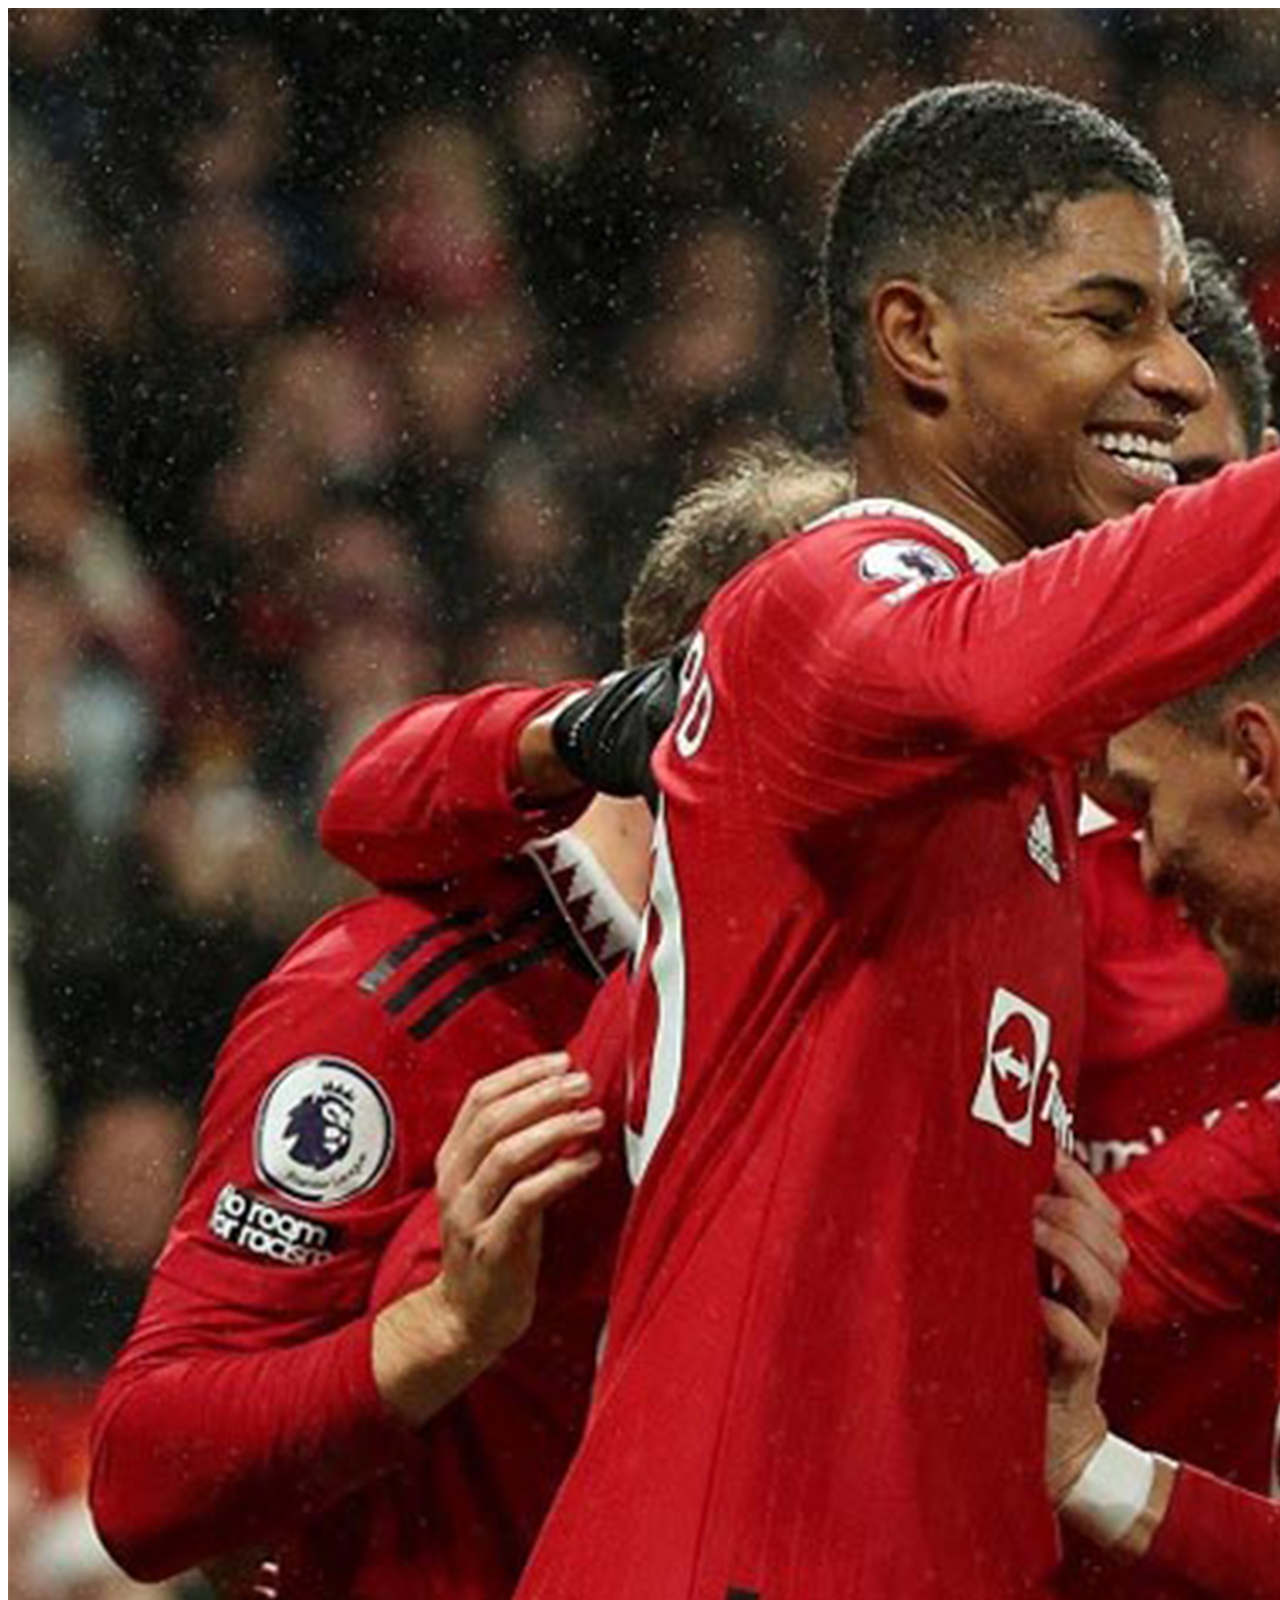
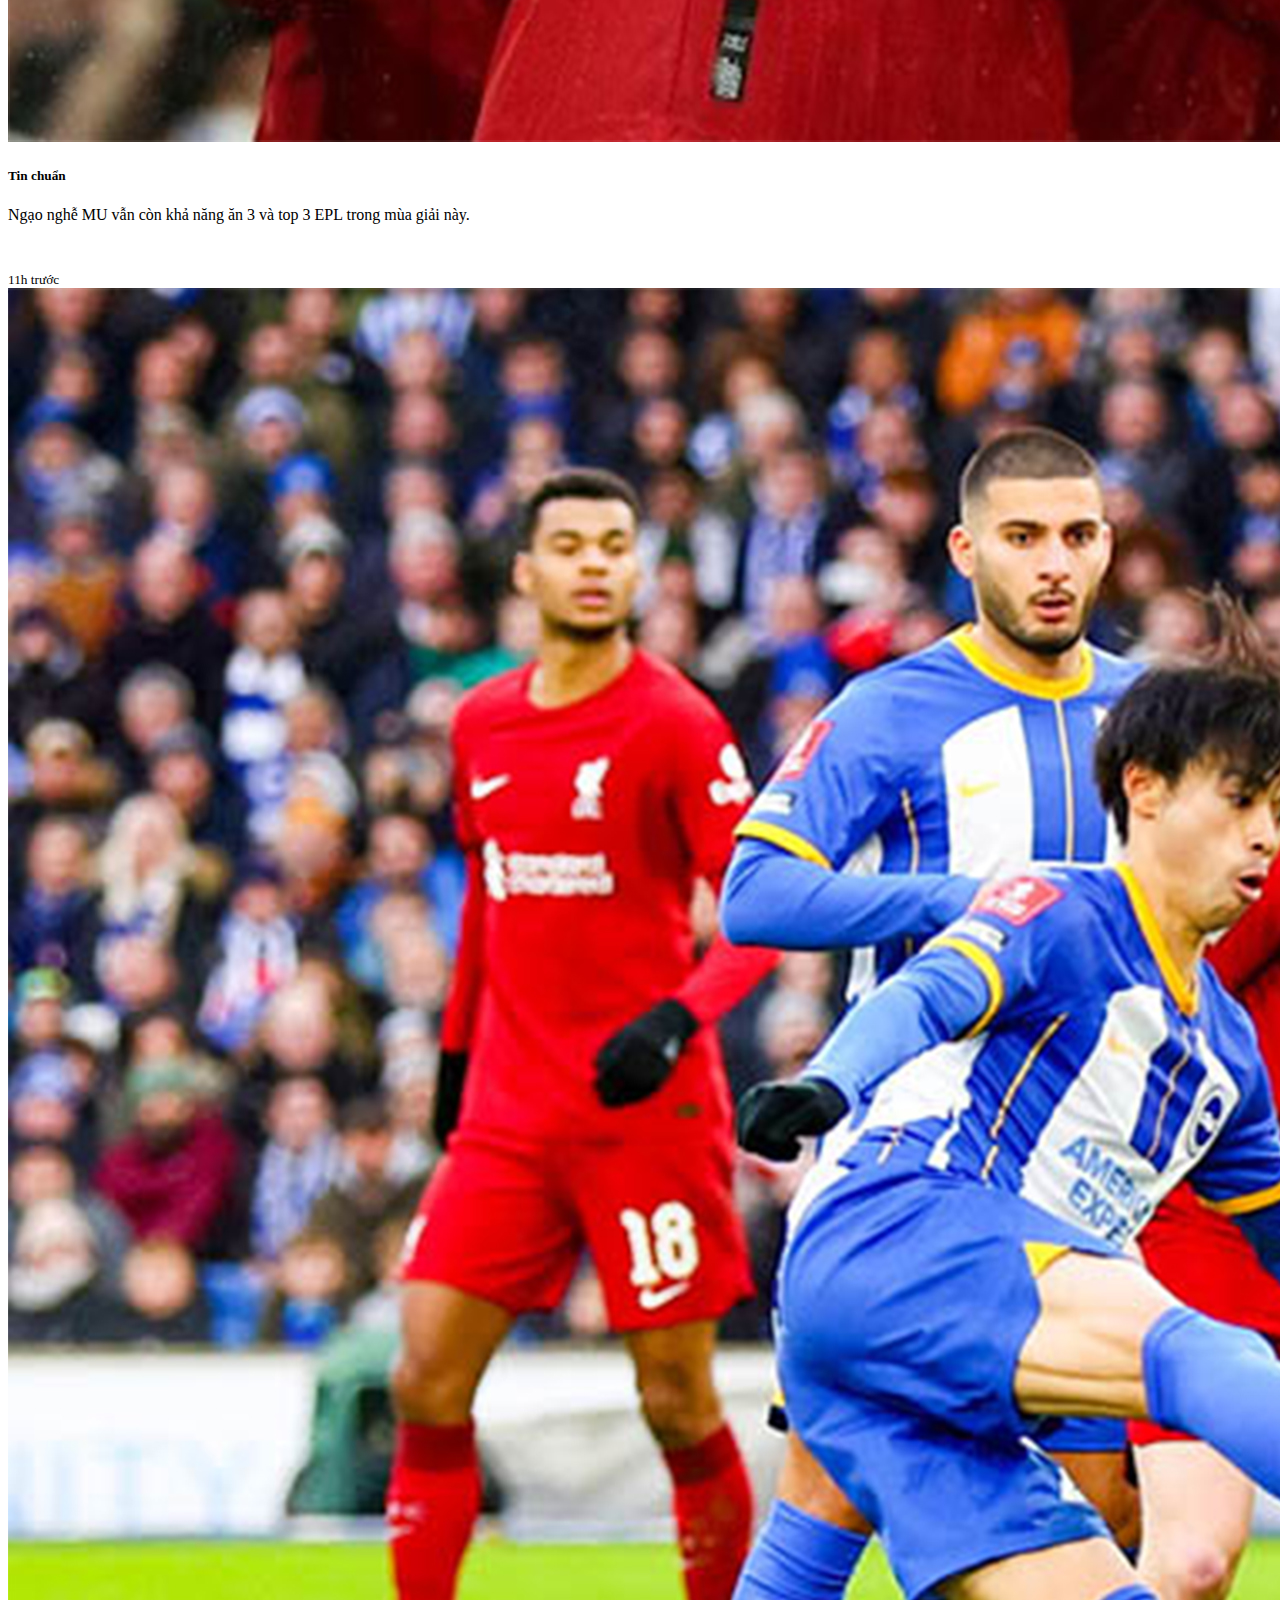
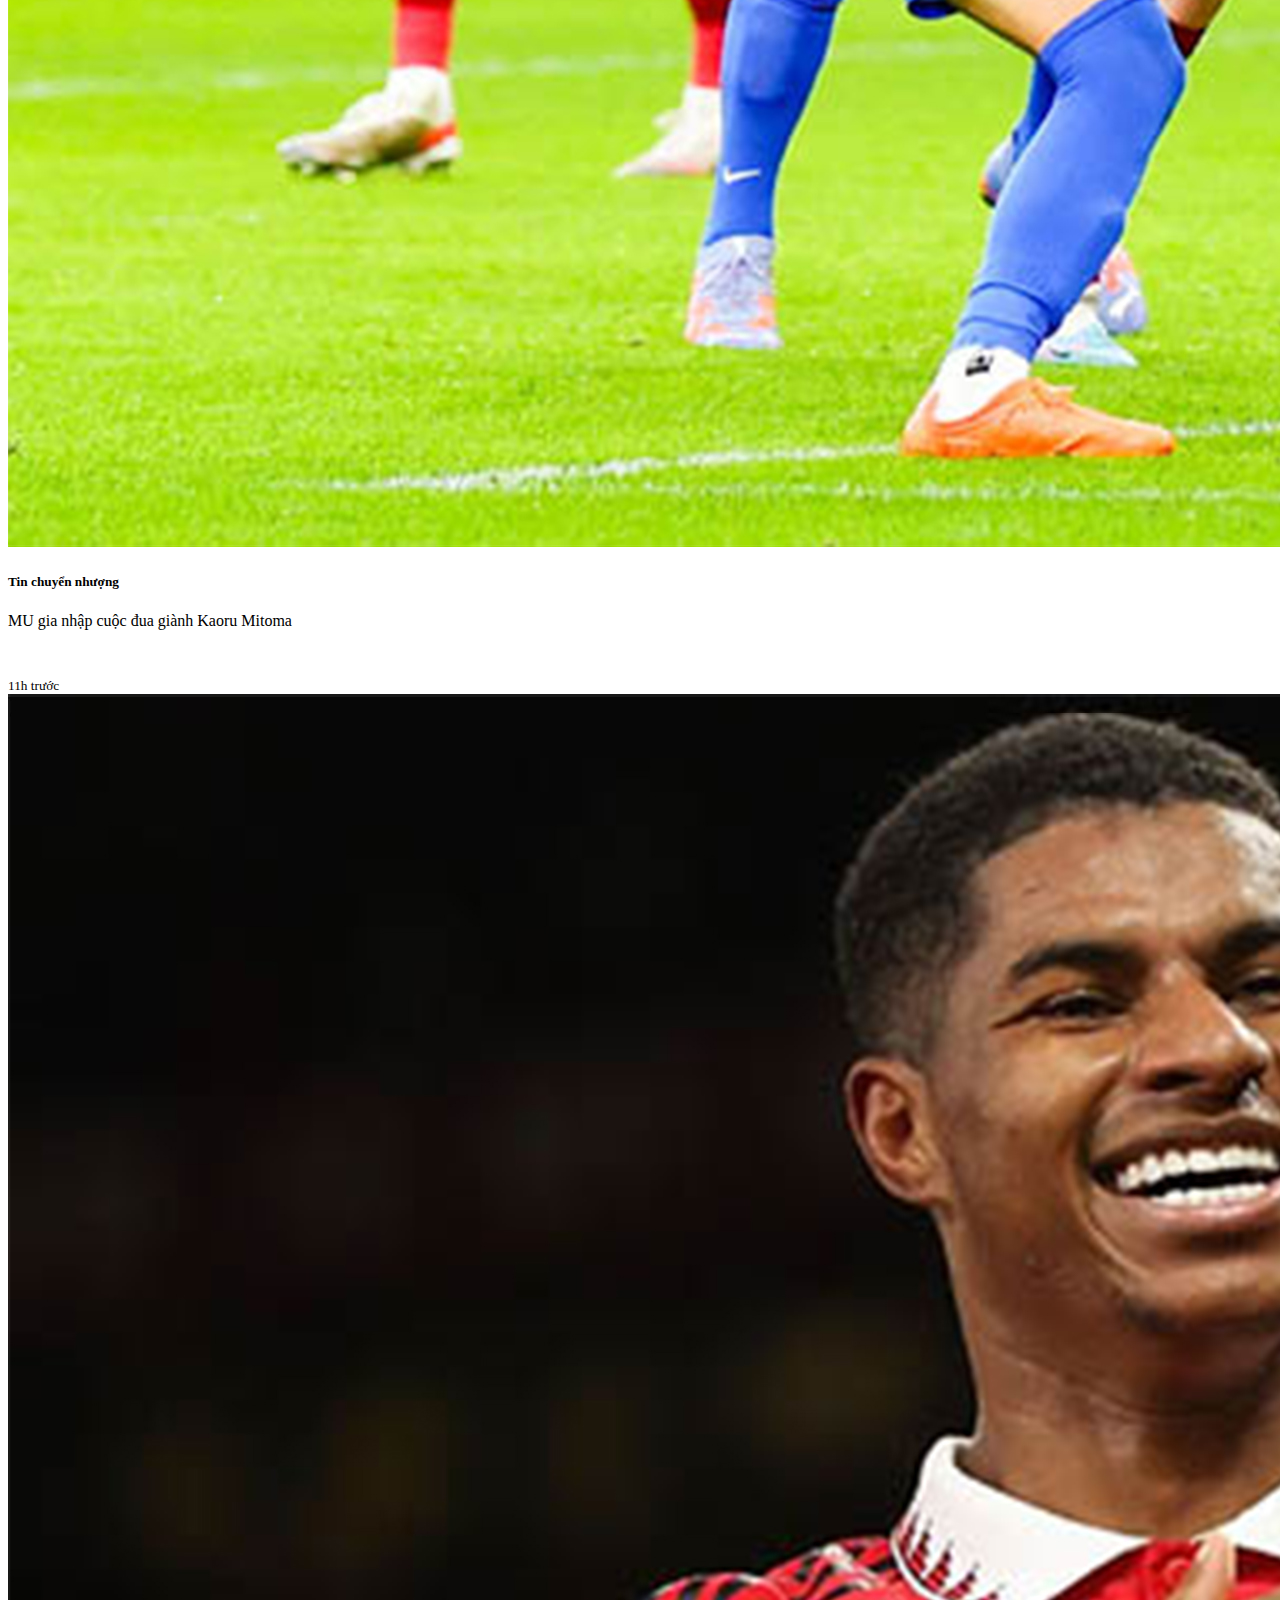
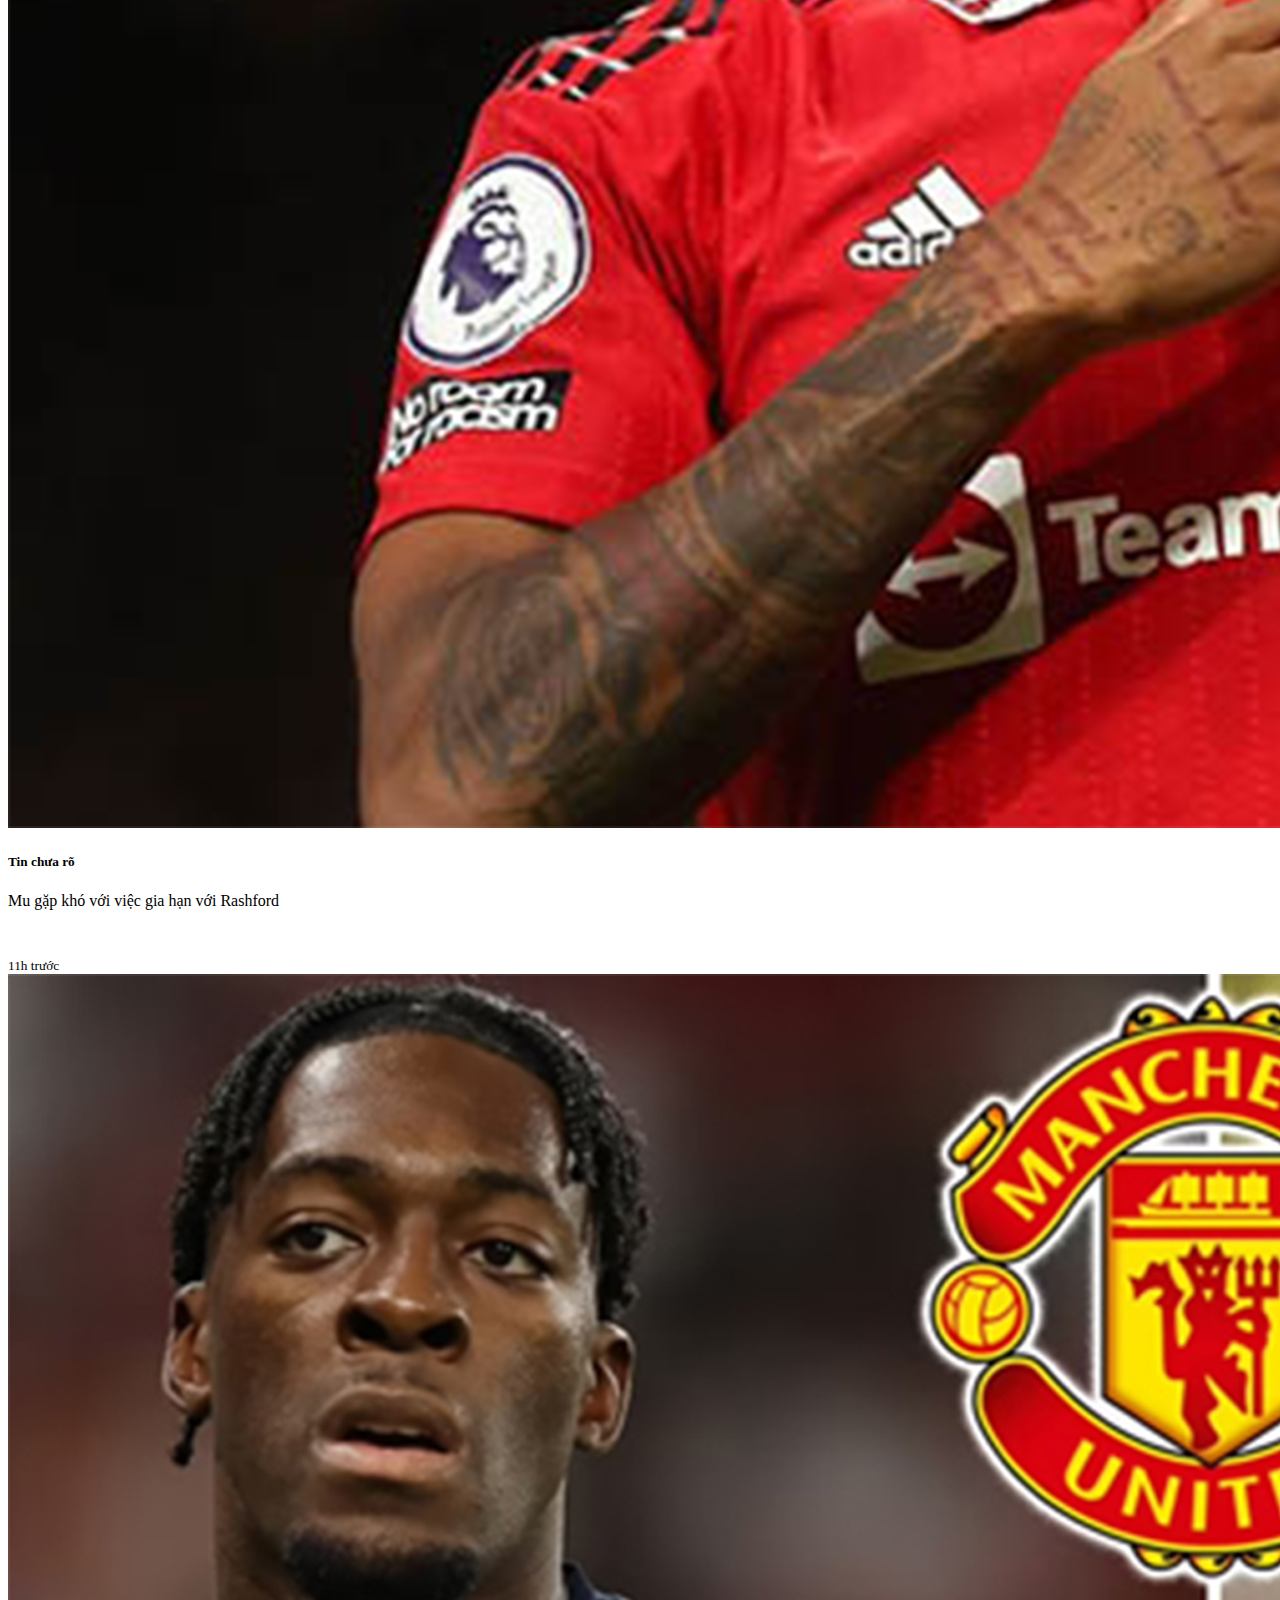
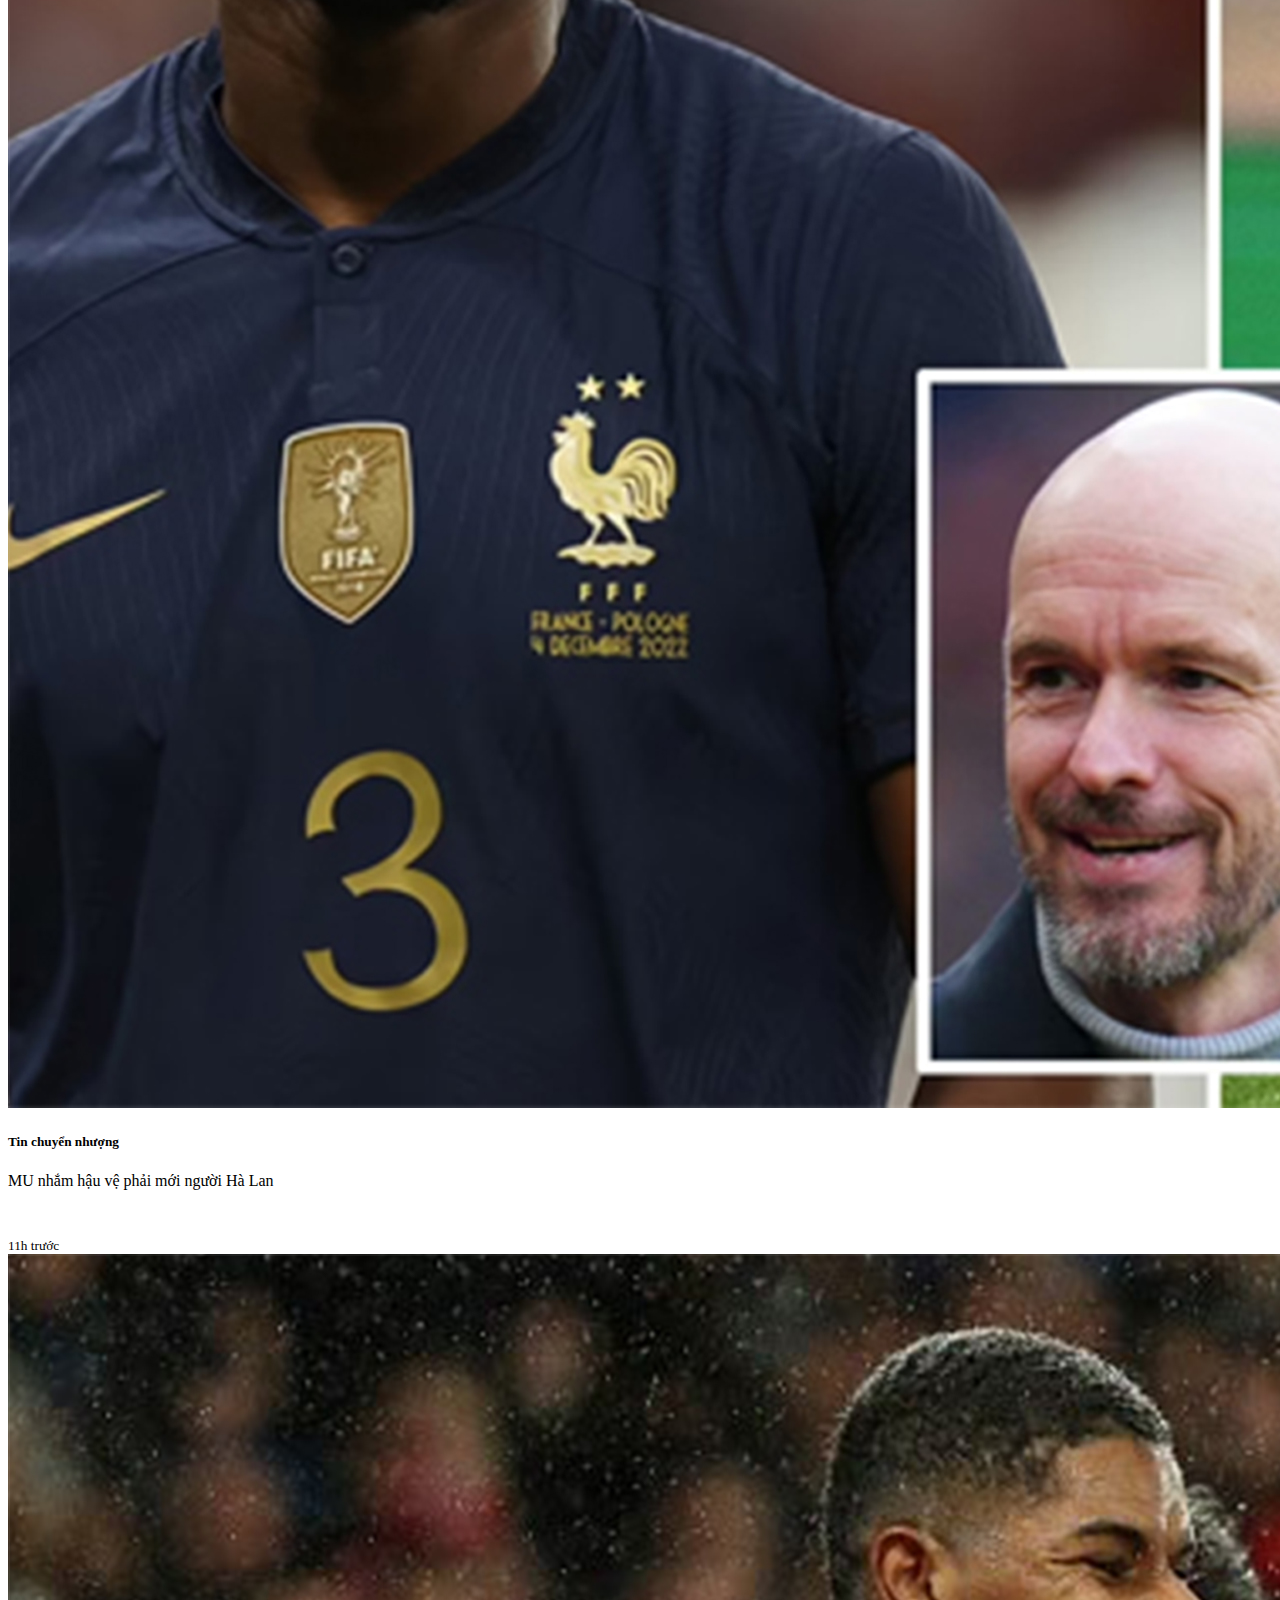
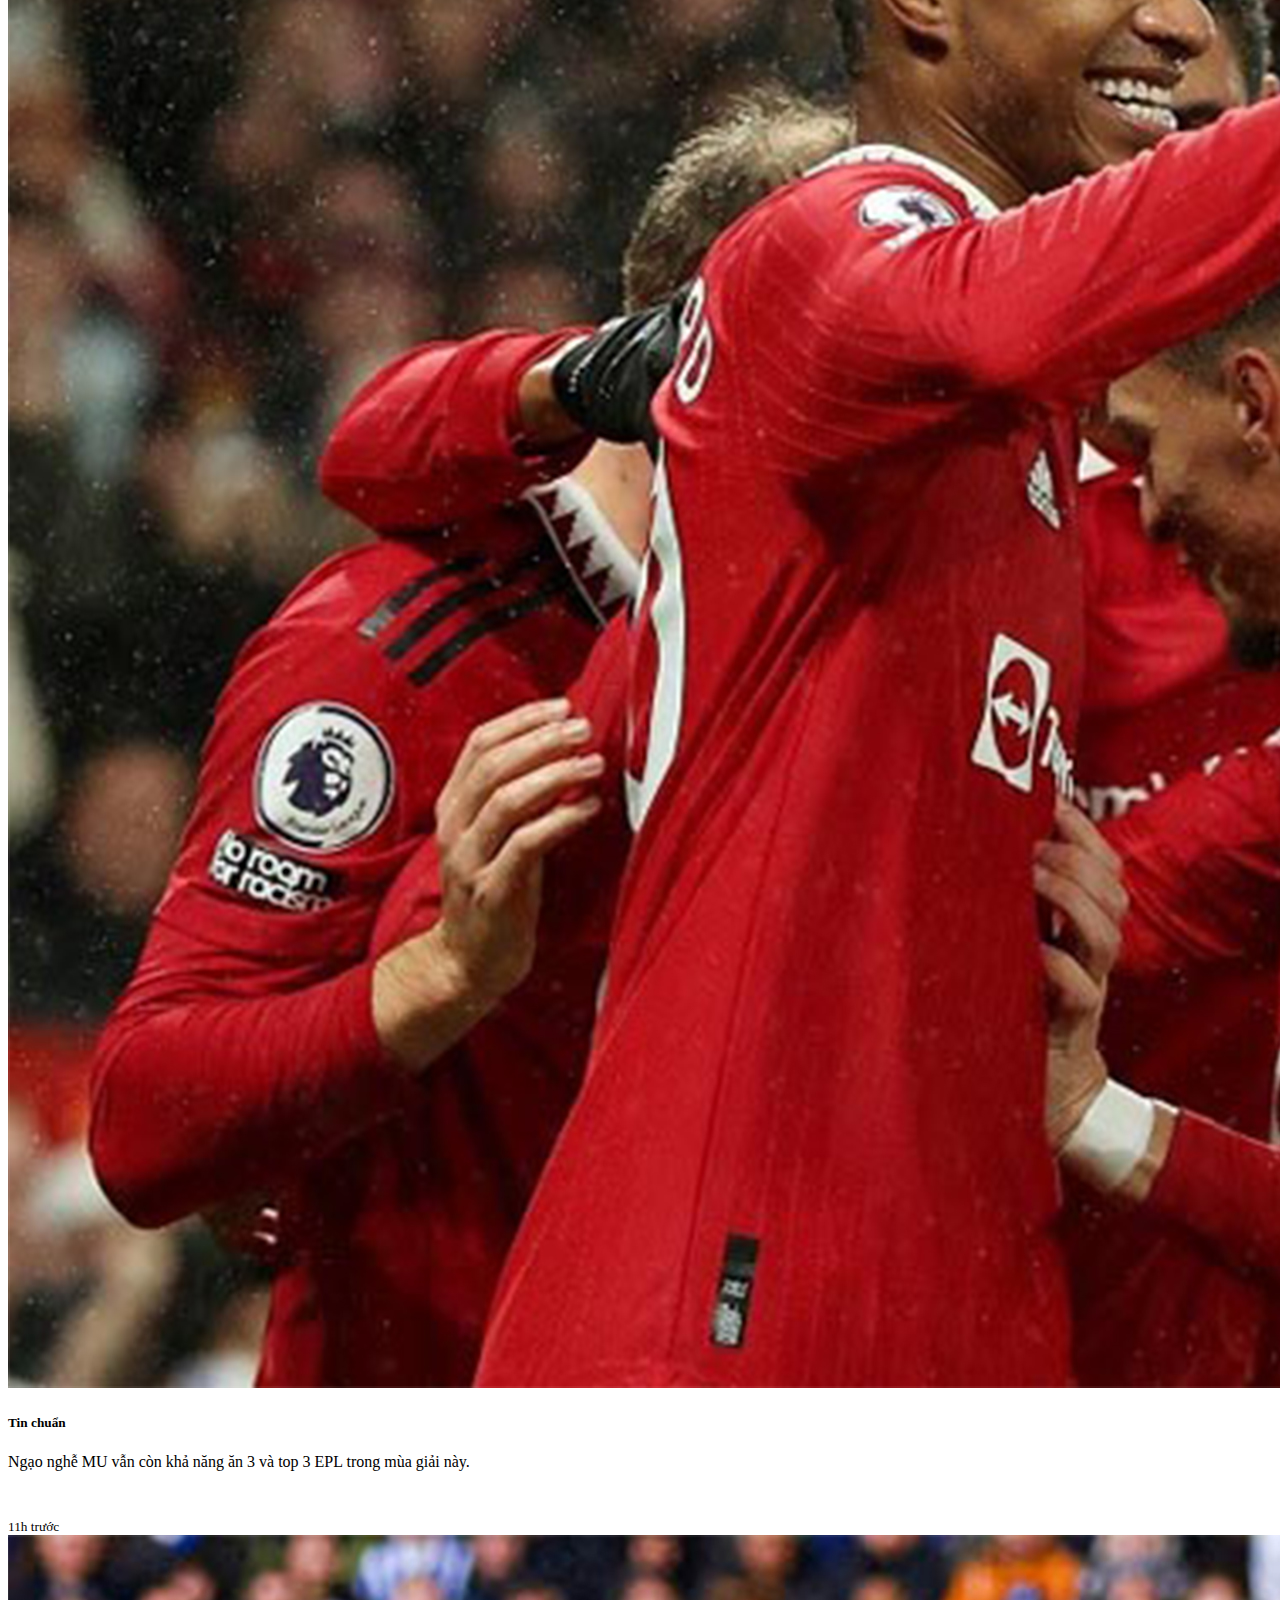
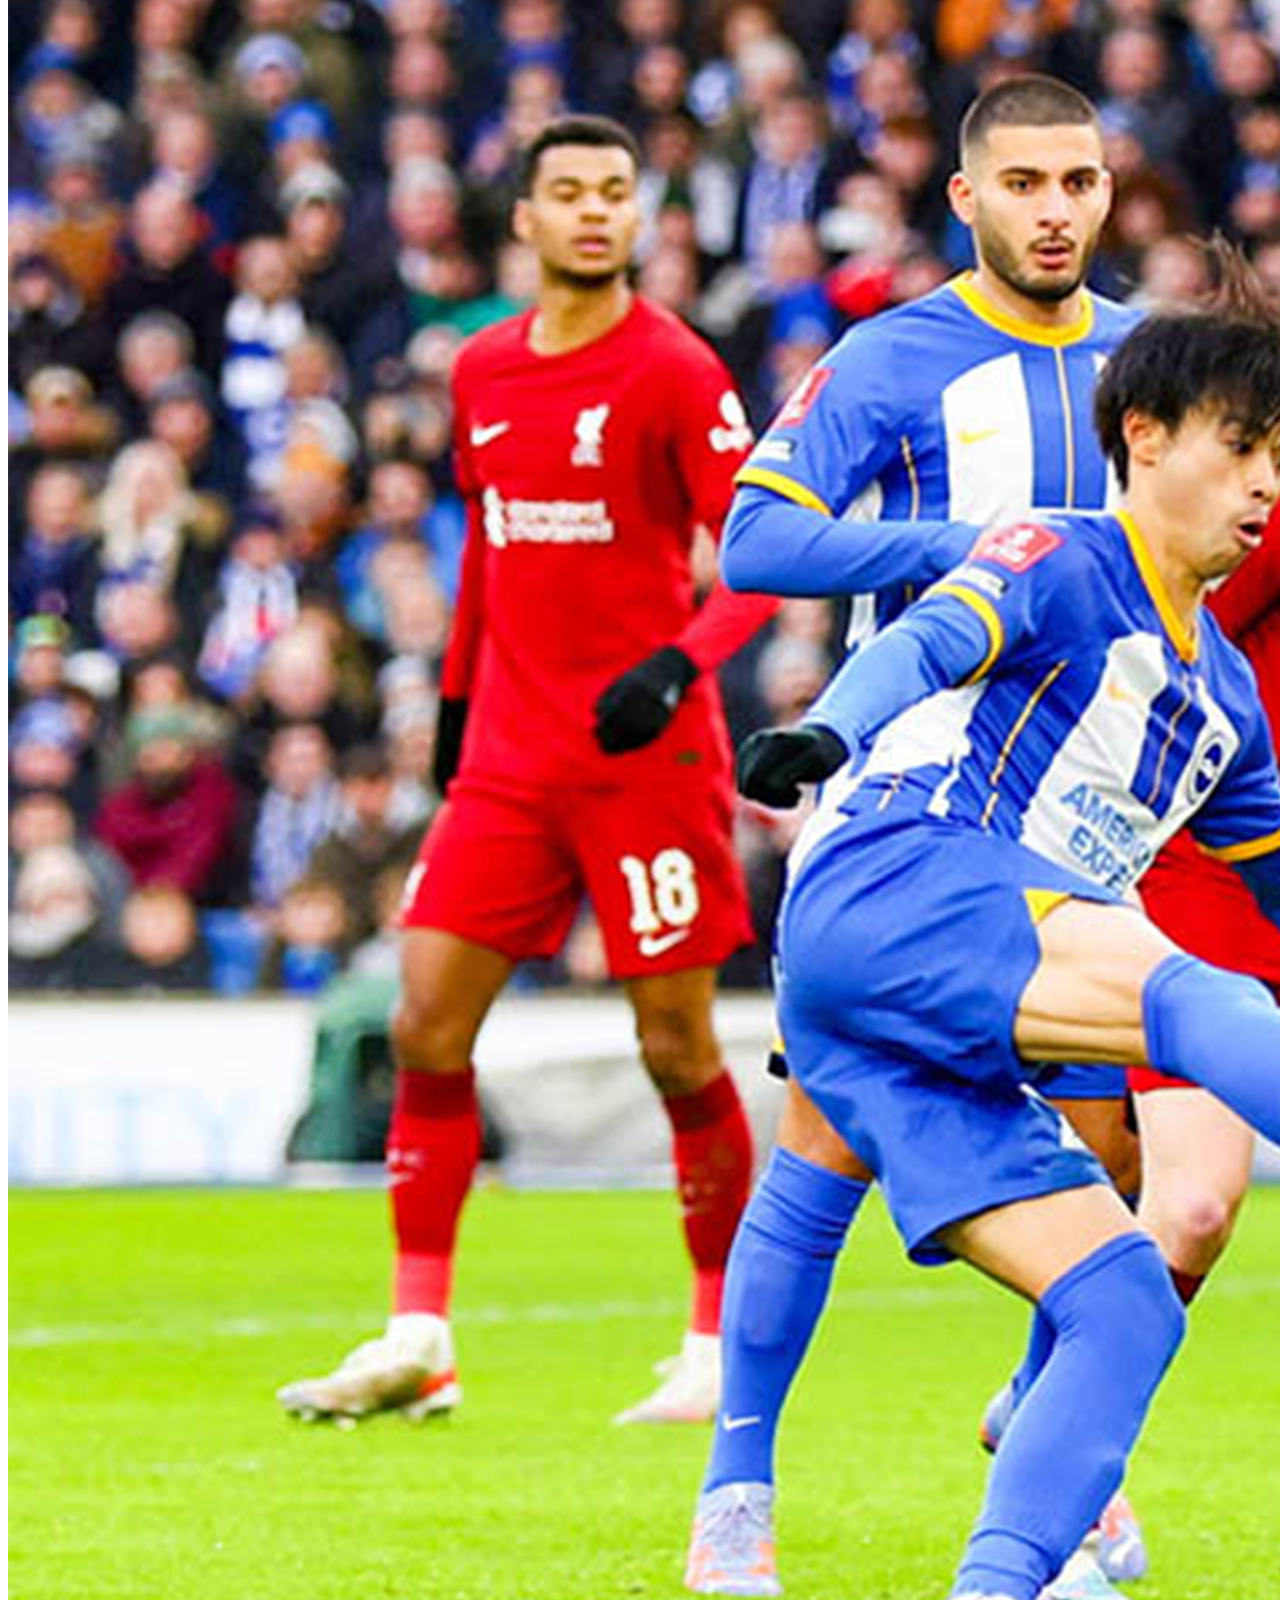
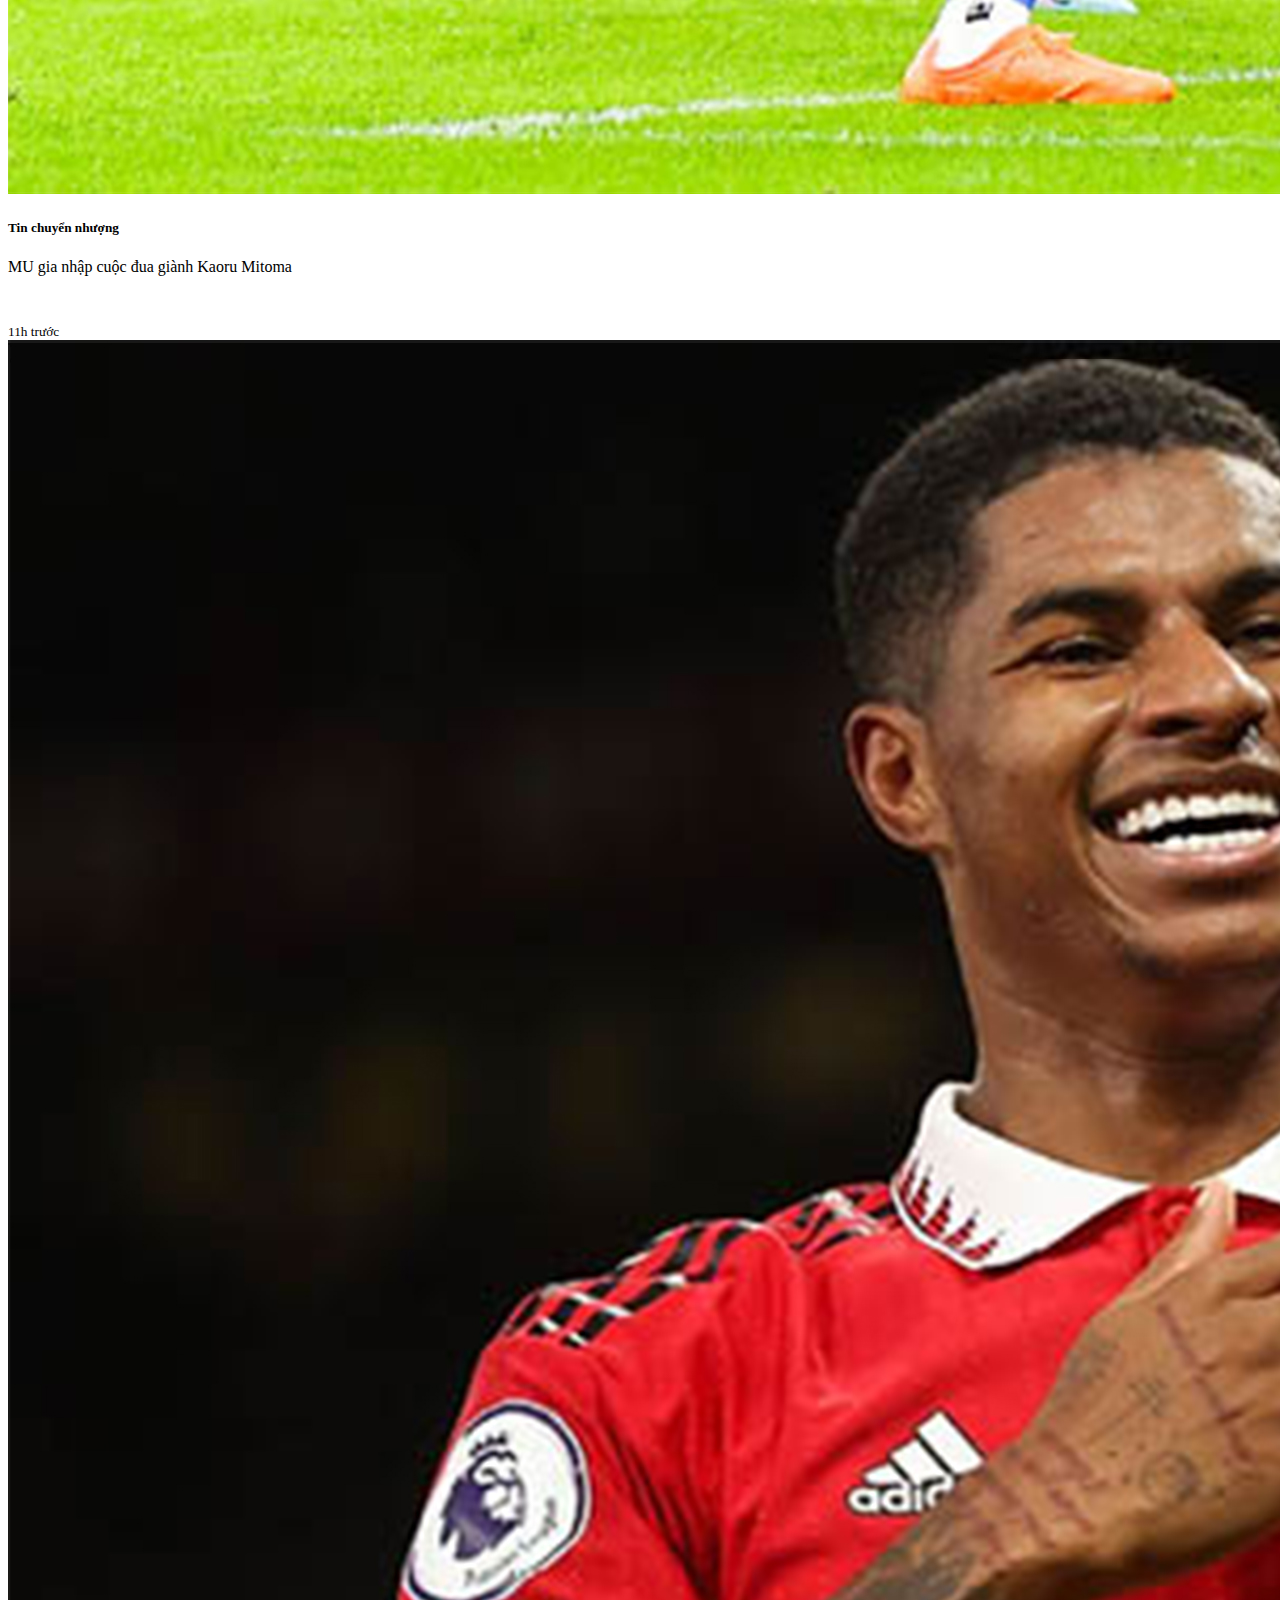
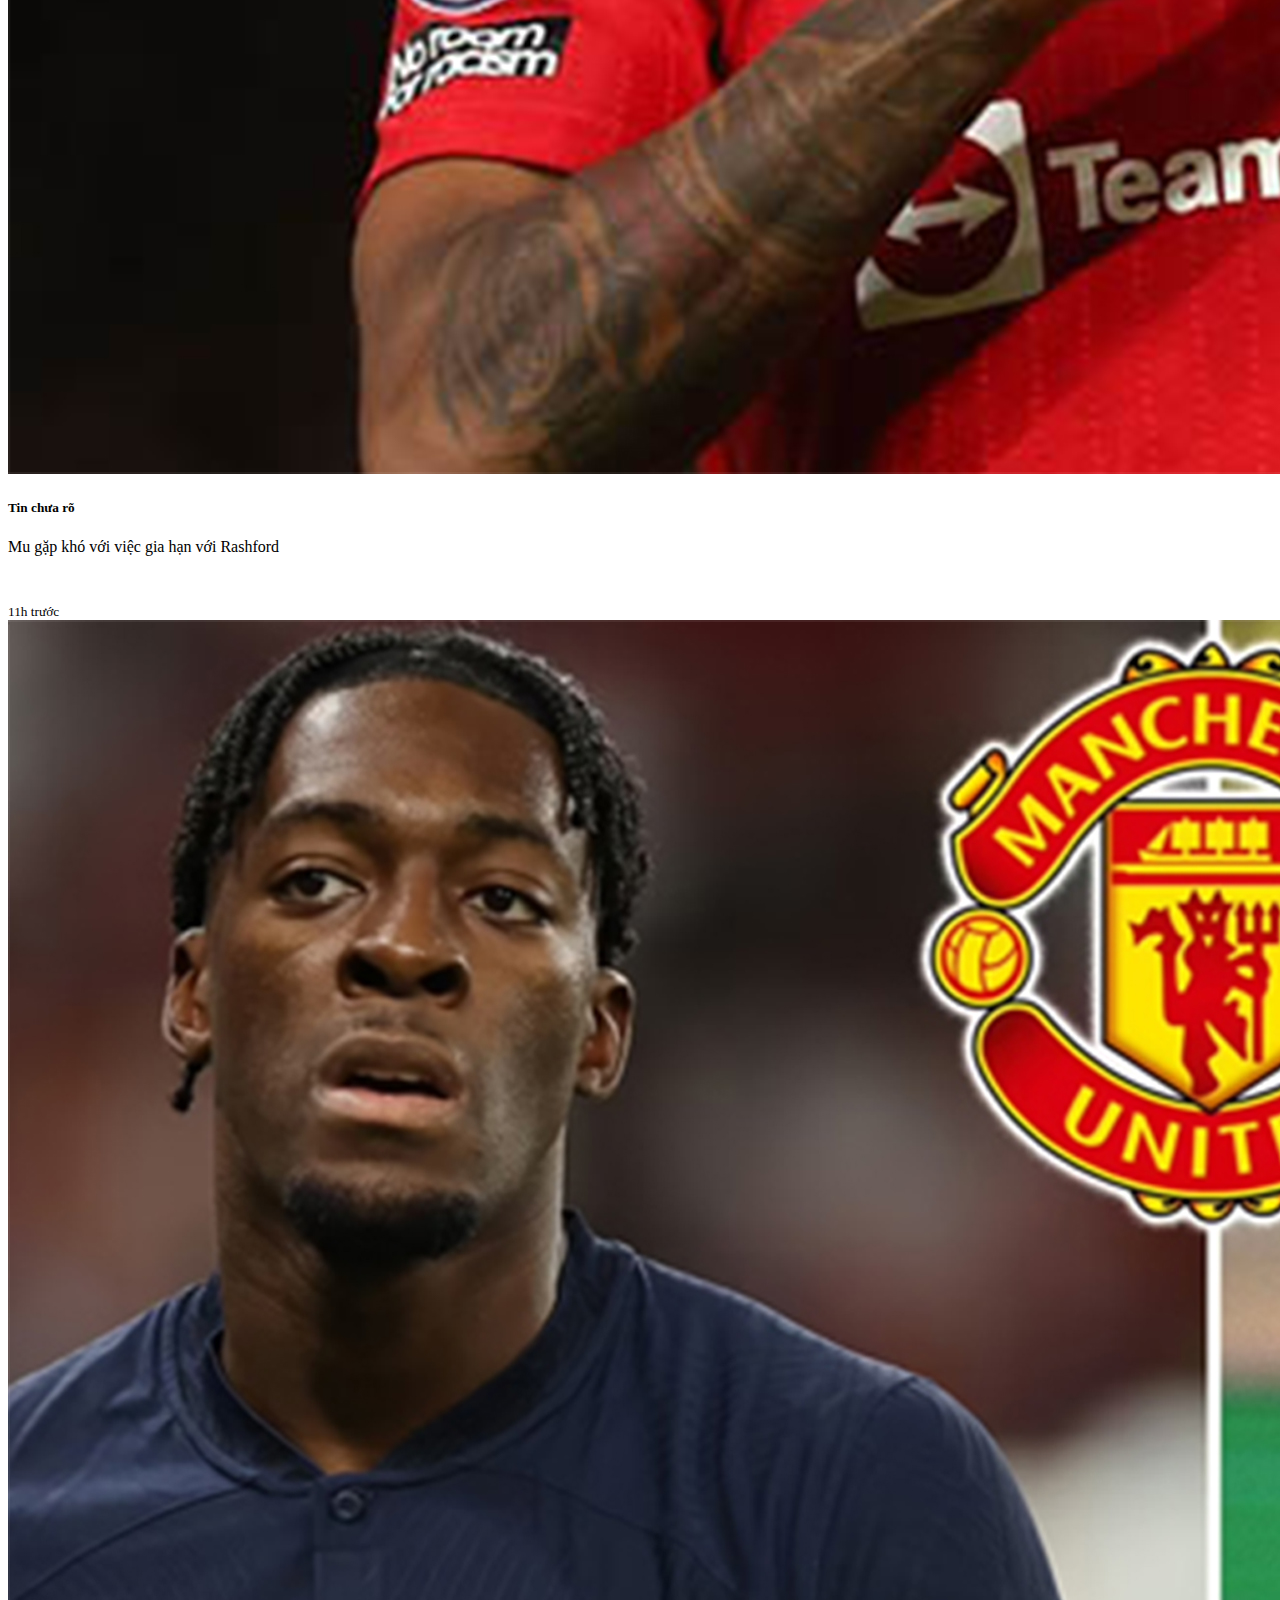
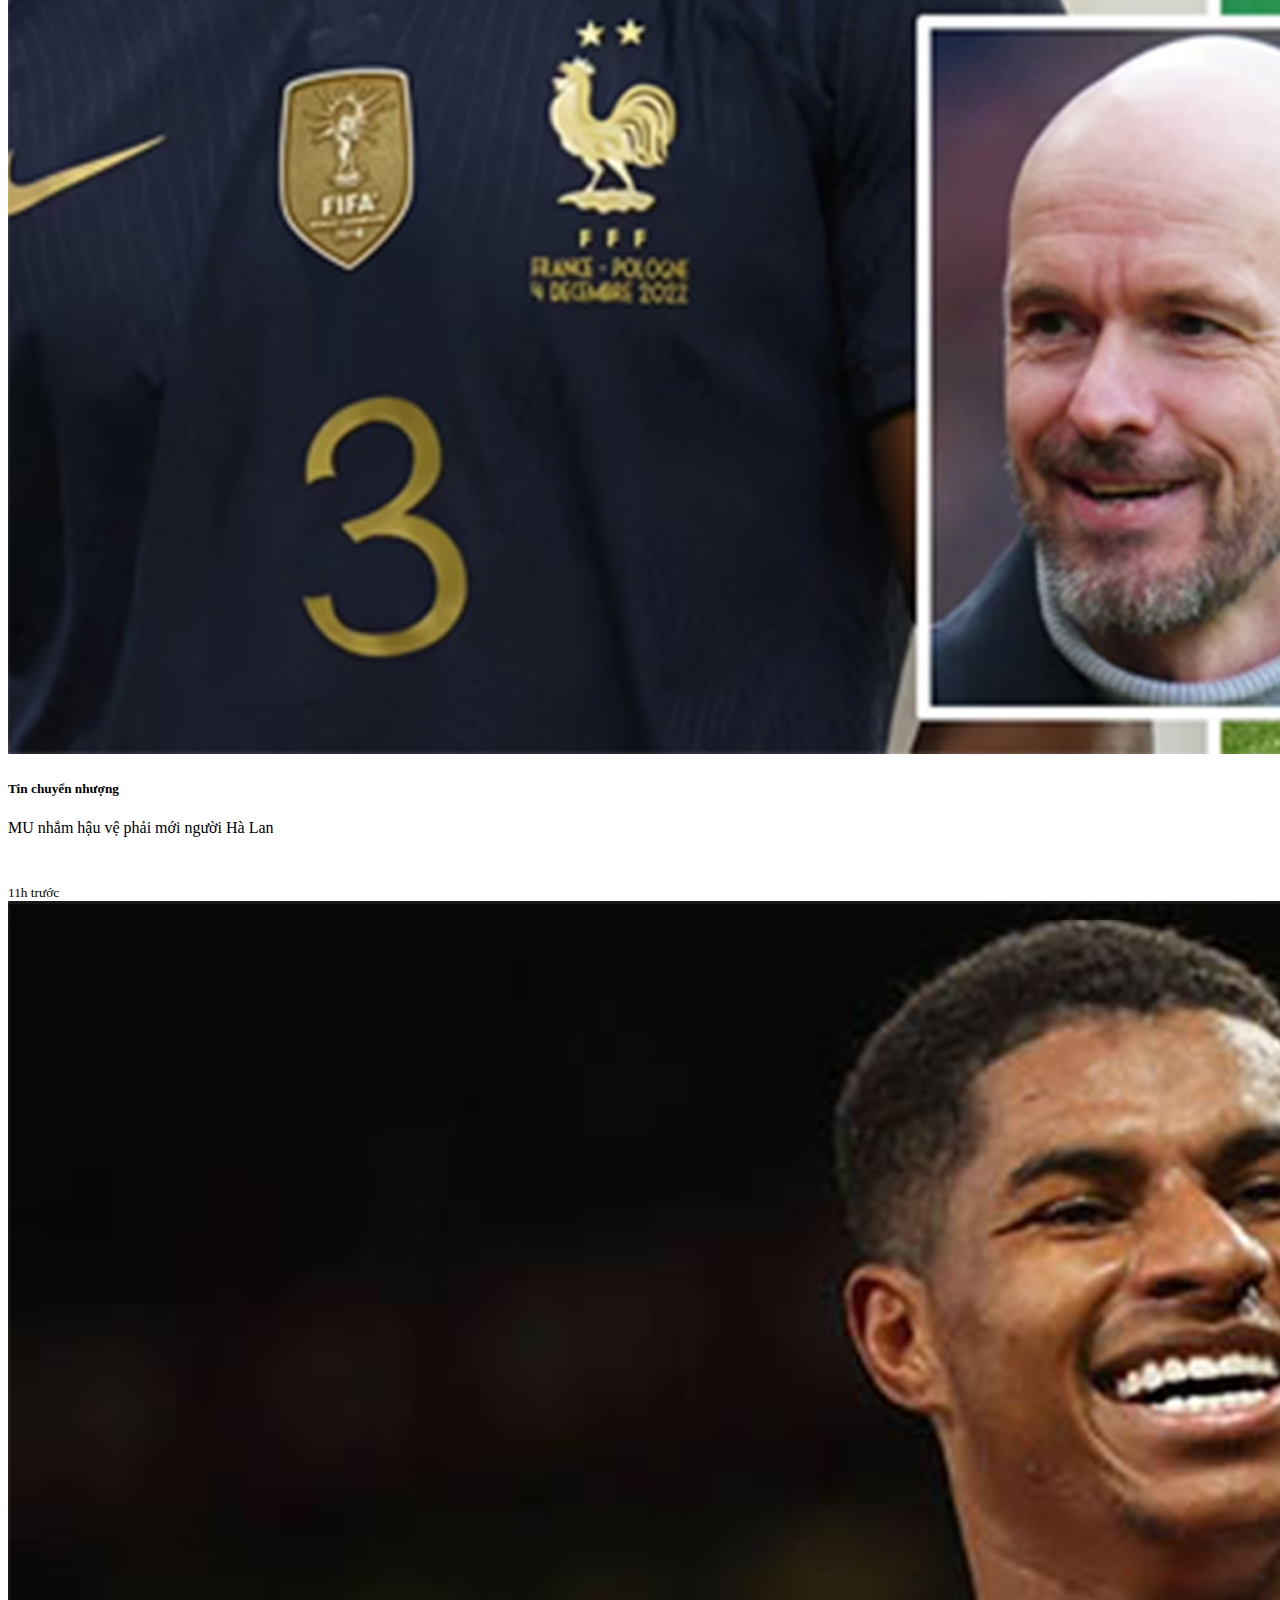
==== BaiTapTrenLop/index.html @ a9c4d9ce "Nop bai tap tren lop" ====
<!DOCTYPE html>
<html lang="en">

<head>
    <meta charset="UTF-8">
    <meta http-equiv="X-UA-Compatible" content="IE=edge">
    <meta name="viewport" content="width=device-width, initial-scale=1.0">
    <title>Document</title>
    <link href="https://cdn.jsdelivr.net/npm/bootstrap@5.3.0-alpha2/dist/css/bootstrap.min.css" rel="stylesheet"
        integrity="sha384-aFq/bzH65dt+w6FI2ooMVUpc+21e0SRygnTpmBvdBgSdnuTN7QbdgL+OapgHtvPp" crossorigin="anonymous">
    <script src="https://cdn.jsdelivr.net/npm/bootstrap@5.3.0-alpha2/dist/js/bootstrap.bundle.min.js"
        integrity="sha384-qKXV1j0HvMUeCBQ+QVp7JcfGl760yU08IQ+GpUo5hlbpg51QRiuqHAJz8+BrxE/N"
        crossorigin="anonymous"></script>


    <style>
        .card-text {
            height: 3em;
        }
    </style>
</head>

<body>
    <div class="row row-cols-1 row-cols-md-3 g-4">
        <div class="col col-sm-12 col-md-6 col-xl-4">
            <div class="card ">
                <img src="tinDeXuat1.jpg" class="card-img-top" alt="...">
                <div class="card-body">
                    <h5 class="card-title">Tin chuẩn</h5>
                    <p class="card-text">Ngạo nghễ MU vẫn còn khả năng ăn 3 và top 3 EPL trong mùa giải này.</p>
                </div>
                <div class="card-footer">
                    <small>11h trước</small>
                </div>
            </div>
        </div>



        <div class="col col col-sm-12 col-md-6 col-xl-4">
            <div class="card">
                <img src="tinDeXuat2.jpg" class="card-img-top" alt="...">
                <div class="card-body">
                    <h5 class="card-title">Tin chuyển nhượng</h5>
                    <p class="card-text">MU gia nhập cuộc đua giành Kaoru Mitoma</p>
                </div>
                <div class="card-footer">
                    <small>11h trước</small>
                </div>
            </div>
        </div>
        <div class="col col col-sm-12 col-md-6 col-xl-4">
            <div class="card">
                <img src="tinDeXuat3.jpg" class="card-img-top" alt="...">
                <div class="card-body">
                    <h5 class="card-title">Tin chưa rõ</h5>
                    <p class="card-text">Mu gặp khó với việc gia hạn với Rashford</p>
                </div>
                <div class="card-footer">
                    <small>11h trước</small>
                </div>
            </div>
        </div>
        <div class="col col col-sm-12 col-md-6 col-xl-4">
            <div class="card">
                <img src="tinDeXuat4.jpg" class="card-img-top" alt="...">
                <div class="card-body">
                    <h5 class="card-title">Tin chuyển nhượng</h5>
                    <p class="card-text">MU nhắm hậu vệ phải mới người Hà Lan</p>
                </div>
                <div class="card-footer">
                    <small>11h trước</small>
                </div>
            </div>
        </div>

        <div class="col col-sm-12 col-md-6 col-xl-4">
            <div class="card">
                <img src="tinDeXuat1.jpg" class="card-img-top" alt="...">
                <div class="card-body">
                    <h5 class="card-title">Tin chuẩn</h5>
                    <p class="card-text">Ngạo nghễ MU vẫn còn khả năng ăn 3 và top 3 EPL trong mùa giải này.</p>
                </div>
                <div class="card-footer">
                    <small>11h trước</small>
                </div>
            </div>
        </div>



        <div class="col col col-sm-12 col-md-6 col-xl-4">
            <div class="card">
                <img src="tinDeXuat2.jpg" class="card-img-top" alt="...">
                <div class="card-body">
                    <h5 class="card-title">Tin chuyển nhượng</h5>
                    <p class="card-text">MU gia nhập cuộc đua giành Kaoru Mitoma</p>
                </div>
                <div class="card-footer">
                    <small>11h trước</small>
                </div>
            </div>
        </div>
        <div class="col col col-sm-12 col-md-6 col-xl-4">
            <div class="card">
                <img src="tinDeXuat3.jpg" class="card-img-top" alt="...">
                <div class="card-body">
                    <h5 class="card-title">Tin chưa rõ</h5>
                    <p class="card-text">Mu gặp khó với việc gia hạn với Rashford</p>
                </div>
                <div class="card-footer">
                    <small>11h trước</small>
                </div>
            </div>
        </div>
        <div class="col col col-sm-12 col-md-6 col-xl-4">
            <div class="card">
                <img src="tinDeXuat4.jpg" class="card-img-top" alt="...">
                <div class="card-body">
                    <h5 class="card-title">Tin chuyển nhượng</h5>
                    <p class="card-text">MU nhắm hậu vệ phải mới người Hà Lan</p>
                </div>
                <div class="card-footer">
                    <small>11h trước</small>
                </div>
            </div>
        </div>
        <div class="col col col-sm-12 col-md-6 col-xl-4">
            <div class="card">
                <img src="tinDeXuat3.jpg" class="card-img-top" alt="...">
                <div class="card-body">
                    <h5 class="card-title">Tin chưa rõ</h5>
                    <p class="card-text">Mu gặp khó với việc gia hạn với Rashford</p>
                </div>
                <div class="card-footer">
                    <small>11h trước</small>
                </div>
            </div>
        </div>

    </div>
</body>

</html>
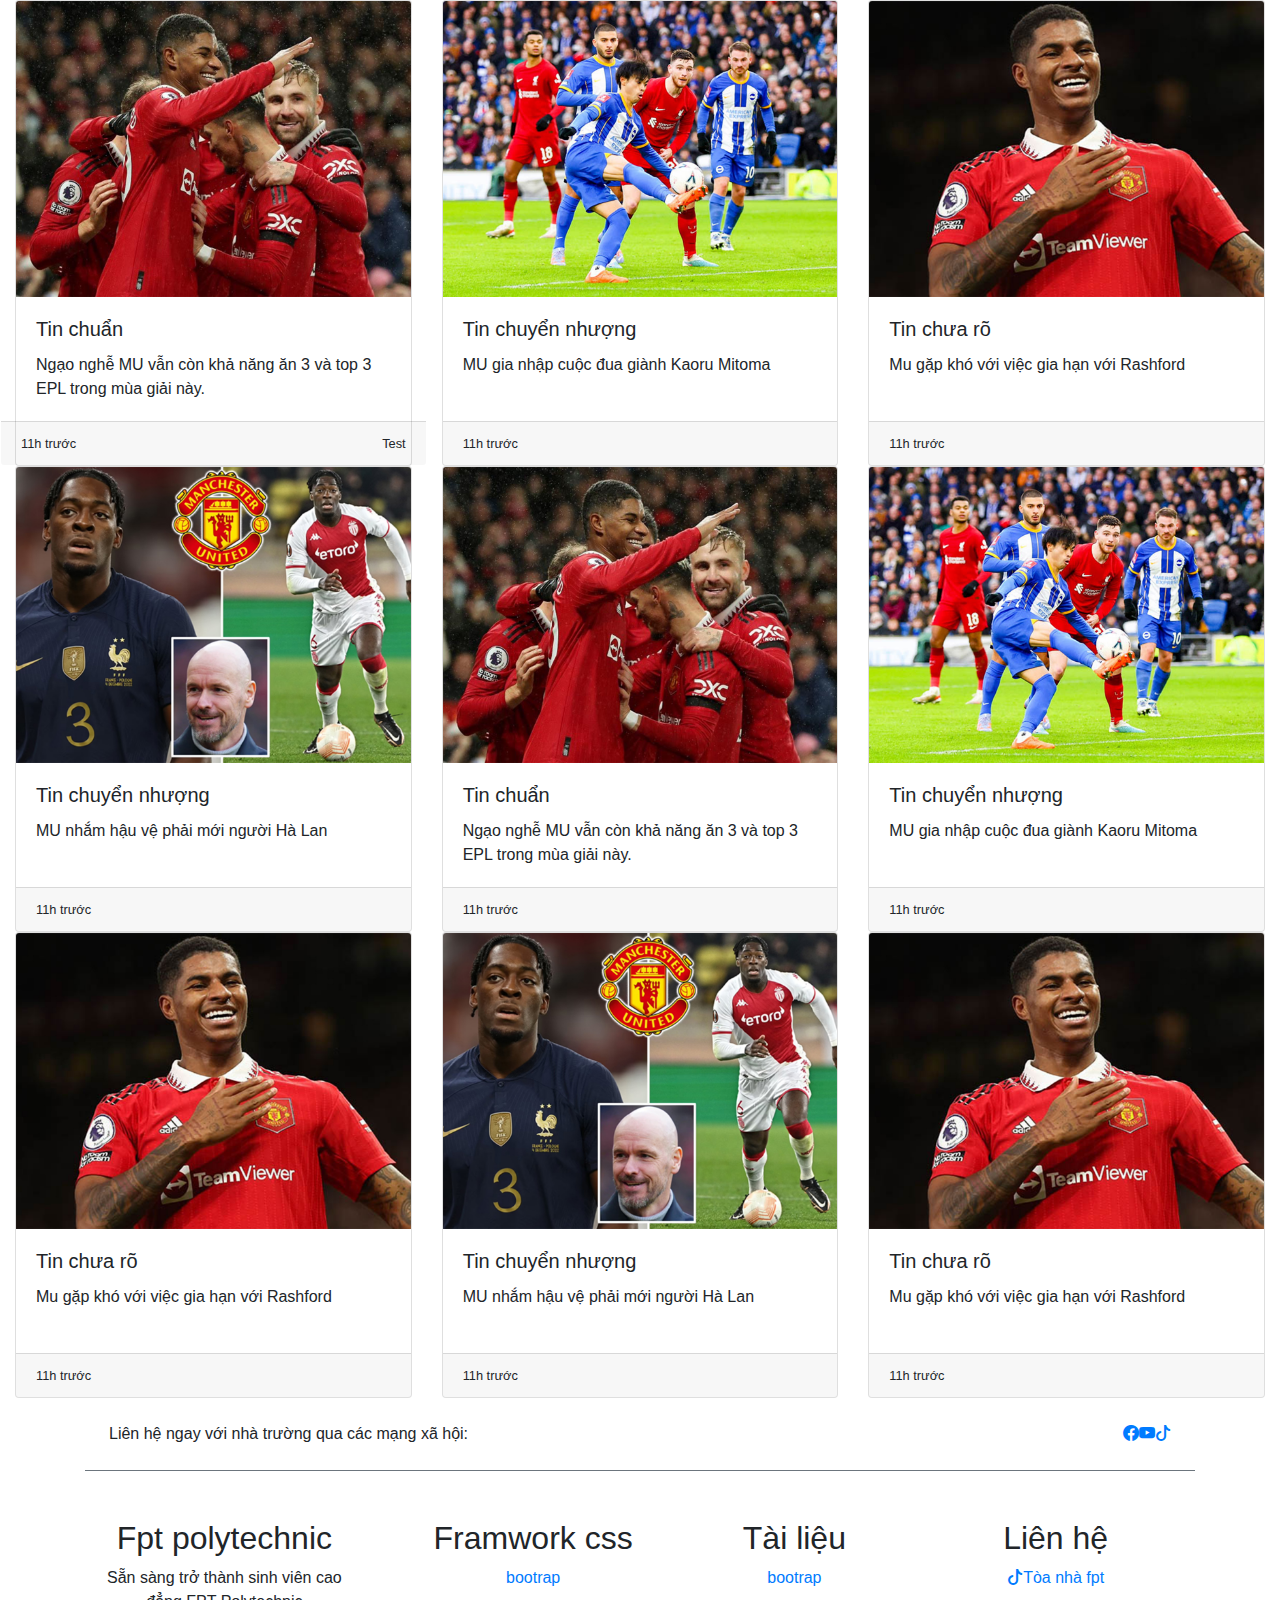
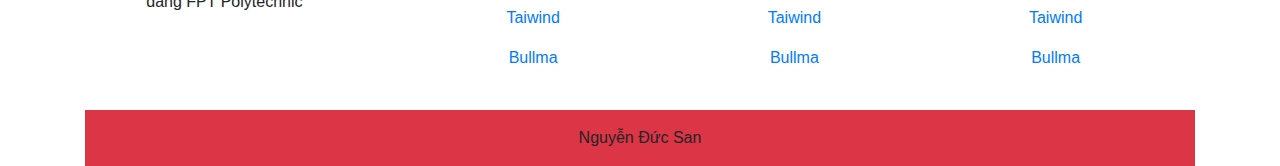
==== commit 9fdec9c8: "Nộp assignment" ====
--- a/BaiTapTrenLop/index.html
+++ b/BaiTapTrenLop/index.html
@@ -8,137 +8,293 @@
     <title>Document</title>
     <link href="https://cdn.jsdelivr.net/npm/bootstrap@5.3.0-alpha2/dist/css/bootstrap.min.css" rel="stylesheet"
         integrity="sha384-aFq/bzH65dt+w6FI2ooMVUpc+21e0SRygnTpmBvdBgSdnuTN7QbdgL+OapgHtvPp" crossorigin="anonymous">
+
+    <link href="https://cdn.jsdelivr.net/npm/bootstrap-icons@1.10.3/font/bootstrap-icons.css" &quot; rel="stylesheet">
+
     <script src="https://cdn.jsdelivr.net/npm/bootstrap@5.3.0-alpha2/dist/js/bootstrap.bundle.min.js"
         integrity="sha384-qKXV1j0HvMUeCBQ+QVp7JcfGl760yU08IQ+GpUo5hlbpg51QRiuqHAJz8+BrxE/N"
         crossorigin="anonymous"></script>
+
+
+    <link href="//maxcdn.bootstrapcdn.com/bootstrap/4.0.0/css/bootstrap.min.css" rel="stylesheet" id="bootstrap-css">
+
 
 
     <style>
         .card-text {
             height: 3em;
         }
+
+        .card-footer {
+            display: flex;
+            justify-content: space-between !important;
+        }
+       
     </style>
 </head>
 
 <body>
-    <div class="row row-cols-1 row-cols-md-3 g-4">
-        <div class="col col-sm-12 col-md-6 col-xl-4">
-            <div class="card ">
-                <img src="tinDeXuat1.jpg" class="card-img-top" alt="...">
-                <div class="card-body">
-                    <h5 class="card-title">Tin chuẩn</h5>
-                    <p class="card-text">Ngạo nghễ MU vẫn còn khả năng ăn 3 và top 3 EPL trong mùa giải này.</p>
-                </div>
-                <div class="card-footer">
-                    <small>11h trước</small>
+
+    <div class="container-fluid">
+
+
+        <div class="row row-cols-1 row-cols-md-3 g-4">
+            <div class="col col-sm-12 col-md-6 col-xl-4">
+                <div class="card ">
+                    <img src="tinDeXuat1.jpg" class="card-img-top" alt="...">
+                    <div class="card-body">
+                        <h5 class="card-title">Tin chuẩn</h5>
+                        <p class="card-text">Ngạo nghễ MU vẫn còn khả năng ăn 3 và top 3 EPL trong mùa giải này.</p>
+                    </div>
+                    <div class="card-footer row ">
+                        <small class="">11h trước</small>
+                        <small class="">Test</small>
+                    </div>
+                </div>
+            </div>
+
+
+
+            <div class="col col col-sm-12 col-md-6 col-xl-4">
+                <div class="card">
+                    <img src="tinDeXuat2.jpg" class="card-img-top" alt="...">
+                    <div class="card-body">
+                        <h5 class="card-title">Tin chuyển nhượng</h5>
+                        <p class="card-text">MU gia nhập cuộc đua giành Kaoru Mitoma</p>
+                    </div>
+                    <div class="card-footer">
+                        <small>11h trước</small>
+                    </div>
+                </div>
+            </div>
+            <div class="col col col-sm-12 col-md-6 col-xl-4">
+                <div class="card">
+                    <img src="tinDeXuat3.jpg" class="card-img-top" alt="...">
+                    <div class="card-body">
+                        <h5 class="card-title">Tin chưa rõ</h5>
+                        <p class="card-text">Mu gặp khó với việc gia hạn với Rashford</p>
+                    </div>
+                    <div class="card-footer">
+                        <small>11h trước</small>
+                    </div>
+                </div>
+            </div>
+            <div class="col col col-sm-12 col-md-6 col-xl-4">
+                <div class="card">
+                    <img src="tinDeXuat4.jpg" class="card-img-top" alt="...">
+                    <div class="card-body">
+                        <h5 class="card-title">Tin chuyển nhượng</h5>
+                        <p class="card-text">MU nhắm hậu vệ phải mới người Hà Lan</p>
+                    </div>
+                    <div class="card-footer">
+                        <small>11h trước</small>
+                    </div>
+                </div>
+            </div>
+
+            <div class="col col-sm-12 col-md-6 col-xl-4">
+                <div class="card">
+                    <img src="tinDeXuat1.jpg" class="card-img-top" alt="...">
+                    <div class="card-body">
+                        <h5 class="card-title">Tin chuẩn</h5>
+                        <p class="card-text">Ngạo nghễ MU vẫn còn khả năng ăn 3 và top 3 EPL trong mùa giải này.</p>
+                    </div>
+                    <div class="card-footer">
+                        <small>11h trước</small>
+                    </div>
+                </div>
+            </div>
+
+
+
+            <div class="col col col-sm-12 col-md-6 col-xl-4">
+                <div class="card">
+                    <img src="tinDeXuat2.jpg" class="card-img-top" alt="...">
+                    <div class="card-body">
+                        <h5 class="card-title">Tin chuyển nhượng</h5>
+                        <p class="card-text">MU gia nhập cuộc đua giành Kaoru Mitoma</p>
+                    </div>
+                    <div class="card-footer">
+                        <small>11h trước</small>
+                    </div>
+                </div>
+            </div>
+            <div class="col col col-sm-12 col-md-6 col-xl-4">
+                <div class="card">
+                    <img src="tinDeXuat3.jpg" class="card-img-top" alt="...">
+                    <div class="card-body">
+                        <h5 class="card-title">Tin chưa rõ</h5>
+                        <p class="card-text">Mu gặp khó với việc gia hạn với Rashford</p>
+                    </div>
+                    <div class="card-footer">
+                        <small>11h trước</small>
+                    </div>
+                </div>
+            </div>
+            <div class="col col col-sm-12 col-md-6 col-xl-4">
+                <div class="card">
+                    <img src="tinDeXuat4.jpg" class="card-img-top" alt="...">
+                    <div class="card-body">
+                        <h5 class="card-title">Tin chuyển nhượng</h5>
+                        <p class="card-text">MU nhắm hậu vệ phải mới người Hà Lan</p>
+                    </div>
+                    <div class="card-footer">
+                        <small>11h trước</small>
+                    </div>
+                </div>
+            </div>
+            <div class="col col col-sm-12 col-md-6 col-xl-4">
+                <div class="card">
+                    <img src="tinDeXuat3.jpg" class="card-img-top" alt="...">
+                    <div class="card-body">
+                        <h5 class="card-title">Tin chưa rõ</h5>
+                        <p class="card-text">Mu gặp khó với việc gia hạn với Rashford</p>
+                    </div>
+                    <div class="card-footer">
+                        <small>11h trước</small>
+                    </div>
                 </div>
             </div>
         </div>
-
-
-
-        <div class="col col col-sm-12 col-md-6 col-xl-4">
-            <div class="card">
-                <img src="tinDeXuat2.jpg" class="card-img-top" alt="...">
-                <div class="card-body">
-                    <h5 class="card-title">Tin chuyển nhượng</h5>
-                    <p class="card-text">MU gia nhập cuộc đua giành Kaoru Mitoma</p>
-                </div>
-                <div class="card-footer">
-                    <small>11h trước</small>
-                </div>
-            </div>
+    </div>
+
+
+
+
+
+    <footer class="text-center text-lg-start bg-white text-mute  ">
+
+        <div class="container ">
+
+            <section class="d-flex  justify-content-center justify-content-lg-between p-4 border-bottom border-secondary">
+
+
+                <div class="d-none d-lg-block d-lg-block">
+                    <span>Liên hệ ngay với nhà trường qua các mạng xã hội:</span>
+                </div>
+
+                <div class="d-flex  ">
+                    <a href="https://www.facebook.com/fpt.poly" class="me-4 link-secondary"><i
+                            class="bi bi-facebook"></i> </a>
+                    <a href="https://www.youtube.com/channel/UCHXm-vzOfAuLucVBKDUfhvQ" class="me-4 link-secondary"> <i
+                            class="bi bi-youtube"></i></a>
+                    <a href="https://www.tiktok.com/@fptpolytechnic?lang=en" class="me-4 link-secondary"><i
+                            class="bi bi-tiktok"></i></a>
+                </div>
+            </section>
+
+
+            <section class="row  mt-5 ">
+
+                <div class="col-md-3 col-lg-4 col-xl-3 mx-auto mb-4 ">
+                    <h2>
+                        Fpt polytechnic
+                    </h2>
+                    <p>Sẵn sàng trở thành sinh viên cao đẳng FPT Polytechnic</p>
+                </div>
+                <div class="col-md-3 col-lg-3 col-xl-3 mx-auto mb-4">
+                    <h2>
+                        Framwork css
+                    </h2>
+                  <p><a class="link-secondary"  href="">bootrap</a></p>
+                  <p><a class="link-secondary"  href="">Taiwind</a></p>
+                  <p><a class="link-secondary"  href="">Bullma</a></p>
+                </div>
+
+                <div class="col-md-2 col-lg-2 col-xl-2 mx-auto mb-4">
+                    <h2>
+                        Tài liệu
+                    </h2>
+                  <p><a class="link-secondary" href="">bootrap</a></p>
+                  <p><a class="link-secondary"  href="">Taiwind</a></p>
+                  <p><a class="link-secondary"  href="">Bullma</a></p>
+                </div>
+
+                <div class="col-md-4 col-lg-3 col-xl-3 mb-md-0 mx-auto mb-4 ">
+                    <h2>
+                       Liên hệ
+                    </h2>
+                  <p><a class="link-secondary"  href=""><i class="bi bi-tiktok"></i>Tòa nhà fpt</a></p>
+                  <p><a class="link-secondary"  href="">Taiwind</a></p>
+                  <p><a class="link-secondary"  href="">Bullma</a></p>
+                </div>
+
+                
+            </section>
+
+
+            <div class="text-center bg-danger p-3">
+                <p class="m-0">Nguyễn Đức San</p>
+            </div>
+           
+
+        <div>
+
+
+
         </div>
-        <div class="col col col-sm-12 col-md-6 col-xl-4">
-            <div class="card">
-                <img src="tinDeXuat3.jpg" class="card-img-top" alt="...">
-                <div class="card-body">
-                    <h5 class="card-title">Tin chưa rõ</h5>
-                    <p class="card-text">Mu gặp khó với việc gia hạn với Rashford</p>
-                </div>
-                <div class="card-footer">
-                    <small>11h trước</small>
-                </div>
-            </div>
-        </div>
-        <div class="col col col-sm-12 col-md-6 col-xl-4">
-            <div class="card">
-                <img src="tinDeXuat4.jpg" class="card-img-top" alt="...">
-                <div class="card-body">
-                    <h5 class="card-title">Tin chuyển nhượng</h5>
-                    <p class="card-text">MU nhắm hậu vệ phải mới người Hà Lan</p>
-                </div>
-                <div class="card-footer">
-                    <small>11h trước</small>
-                </div>
-            </div>
-        </div>
-
-        <div class="col col-sm-12 col-md-6 col-xl-4">
-            <div class="card">
-                <img src="tinDeXuat1.jpg" class="card-img-top" alt="...">
-                <div class="card-body">
-                    <h5 class="card-title">Tin chuẩn</h5>
-                    <p class="card-text">Ngạo nghễ MU vẫn còn khả năng ăn 3 và top 3 EPL trong mùa giải này.</p>
-                </div>
-                <div class="card-footer">
-                    <small>11h trước</small>
-                </div>
-            </div>
-        </div>
-
-
-
-        <div class="col col col-sm-12 col-md-6 col-xl-4">
-            <div class="card">
-                <img src="tinDeXuat2.jpg" class="card-img-top" alt="...">
-                <div class="card-body">
-                    <h5 class="card-title">Tin chuyển nhượng</h5>
-                    <p class="card-text">MU gia nhập cuộc đua giành Kaoru Mitoma</p>
-                </div>
-                <div class="card-footer">
-                    <small>11h trước</small>
-                </div>
-            </div>
-        </div>
-        <div class="col col col-sm-12 col-md-6 col-xl-4">
-            <div class="card">
-                <img src="tinDeXuat3.jpg" class="card-img-top" alt="...">
-                <div class="card-body">
-                    <h5 class="card-title">Tin chưa rõ</h5>
-                    <p class="card-text">Mu gặp khó với việc gia hạn với Rashford</p>
-                </div>
-                <div class="card-footer">
-                    <small>11h trước</small>
-                </div>
-            </div>
-        </div>
-        <div class="col col col-sm-12 col-md-6 col-xl-4">
-            <div class="card">
-                <img src="tinDeXuat4.jpg" class="card-img-top" alt="...">
-                <div class="card-body">
-                    <h5 class="card-title">Tin chuyển nhượng</h5>
-                    <p class="card-text">MU nhắm hậu vệ phải mới người Hà Lan</p>
-                </div>
-                <div class="card-footer">
-                    <small>11h trước</small>
-                </div>
-            </div>
-        </div>
-        <div class="col col col-sm-12 col-md-6 col-xl-4">
-            <div class="card">
-                <img src="tinDeXuat3.jpg" class="card-img-top" alt="...">
-                <div class="card-body">
-                    <h5 class="card-title">Tin chưa rõ</h5>
-                    <p class="card-text">Mu gặp khó với việc gia hạn với Rashford</p>
-                </div>
-                <div class="card-footer">
-                    <small>11h trước</small>
-                </div>
-            </div>
-        </div>
-
-    </div>
+    </footer>
+
+
+
+
+
+    <!-- <section id="footer">
+		<div class="container">
+			<div class="row text-center text-xs-center text-sm-left text-md-left">
+				<div class="col-xs-12 col-sm-4 col-md-4">
+					<h5>Quick links</h5>
+					<ul class="list-unstyled quick-links">
+						<li><a href="javascript:void();"><i class="fa fa-angle-double-right"></i>Home</a></li>
+						<li><a href="javascript:void();"><i class="fa fa-angle-double-right"></i>About</a></li>
+						<li><a href="javascript:void();"><i class="fa fa-angle-double-right"></i>FAQ</a></li>
+						<li>< a href="javascript:void();"><i class="fa fa-angle-double-right"></i>Get Started</></li>
+						<li><a href="javascript:void();"><i class="fa fa-angle-double-right"></i>Videos</a></li>
+					</ul>
+				</div>
+				<div class="col-xs-12 col-sm-4 col-md-4">
+					<h5>Quick links</h5>
+					<ul class="list-unstyled quick-links">
+						<li><a href="javascript:void();"><i class="fa fa-angle-double-right"></i>Home</a></li>
+						<li><a href="javascript:void();"><i class="fa fa-angle-double-right"></i>About</a></li>
+						<li><a href="javascript:void();"><i class="fa fa-angle-double-right"></i>FAQ</a></li>
+						<li><a href="javascript:void();"><i class="fa fa-angle-double-right"></i>Get Started</a></li>
+						<li><a href="javascript:void();"><i class="fa fa-angle-double-right"></i>Videos</a></li>
+					</ul>
+				</div>
+				<div class="col-xs-12 col-sm-4 col-md-4">
+					<h5>Quick links</h5>
+					<ul class="list-unstyled quick-links">
+						<li><a href="javascript:void();"><i class="fa fa-angle-double-right"></i>Home</a></li>
+						<li><a href="javascript:void();"><i class="fa fa-angle-double-right"></i>About</a></li>
+						<li><a href="javascript:void();"><i class="fa fa-angle-double-right"></i>FAQ</a></li>
+						<li><a href="javascript:void();"><i class="fa fa-angle-double-right"></i>Get Started</a></li>
+						<li><a href="https://wwwe.sunlimetech.com" title="Design and developed by"><i class="fa fa-angle-double-right"></i>Imprint</a></li>
+					</ul>
+				</div>
+			</div>
+			<div class="row">
+				<div class="col-xs-12 col-sm-12 col-md-12 mt-2 mt-sm-5">
+					<ul class="list-unstyled list-inline social text-center">
+						<li class="list-inline-item"><a href="javascript:void();"><i class="fa fa-facebook"></i></a></li>
+						<li class="list-inline-item"><a href="javascript:void();"><i class="fa fa-twitter"></i></a></li>
+						<li class="list-inline-item"><a href="javascript:void();"><i class="fa fa-instagram"></i></a></li>
+						<li class="list-inline-item"><a href="javascript:void();"><i class="fa fa-google-plus"></i></a></li>
+						<li class="list-inline-item"><a href="javascript:void();" target="_blank"><i class="fa fa-envelope"></i></a></li>
+					</ul>
+				</div>
+				</hr>
+			</div>	
+			<div class="row">
+				<div class="col-xs-12 col-sm-12 col-md-12 mt-2 mt-sm-2 text-center text-white">
+					<p><u><a href="https://www.nationaltransaction.com/">National Transaction Corporation</a></u> is a Registered MSP/ISO of Elavon, Inc. Georgia [a wholly owned subsidiary of U.S. Bancorp, Minneapolis, MN]</p>
+					<p class="h6">&copy All right Reversed.<a class="text-green ml-2" href="https://www.sunlimetech.com" target="_blank">Sunlimetech</a></p>
+				</div>
+				</hr>
+			</div>	
+		</div>
+	</section>
+	./Footer -->
 </body>
 
 </html>